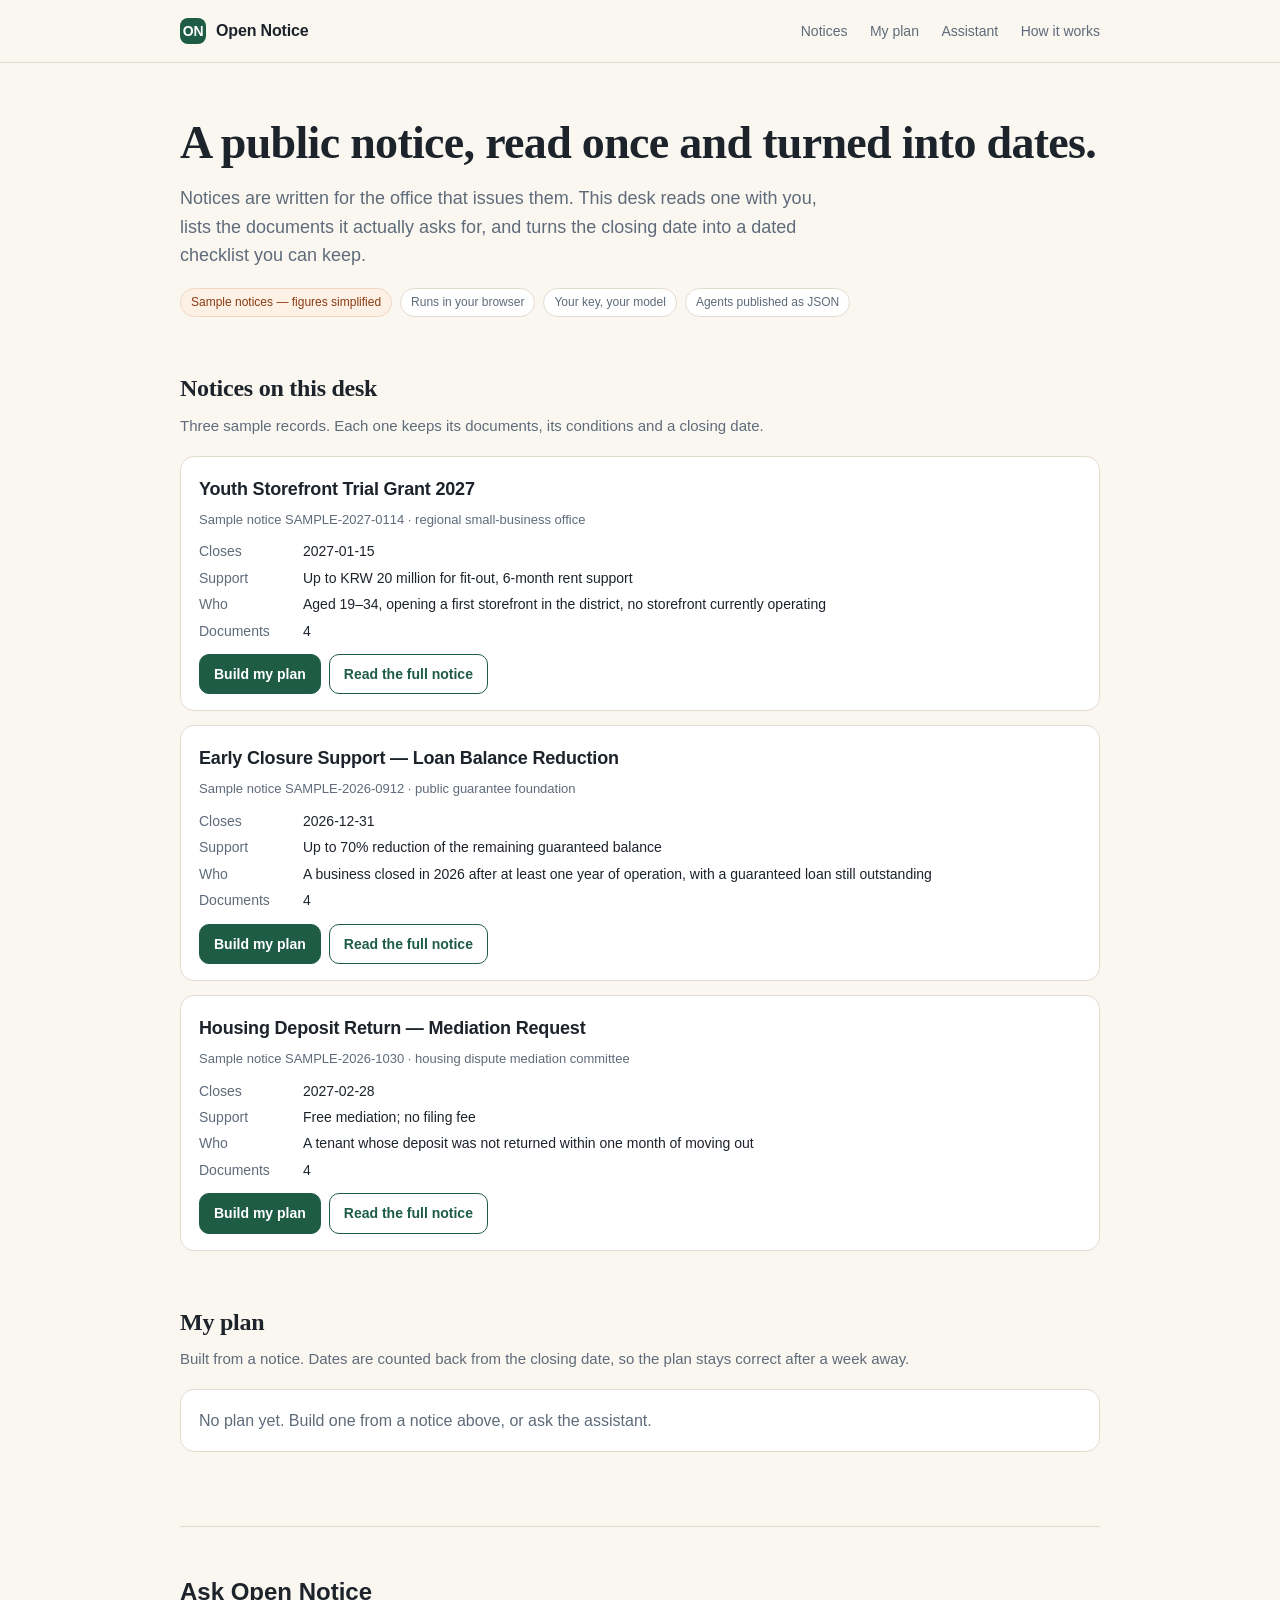
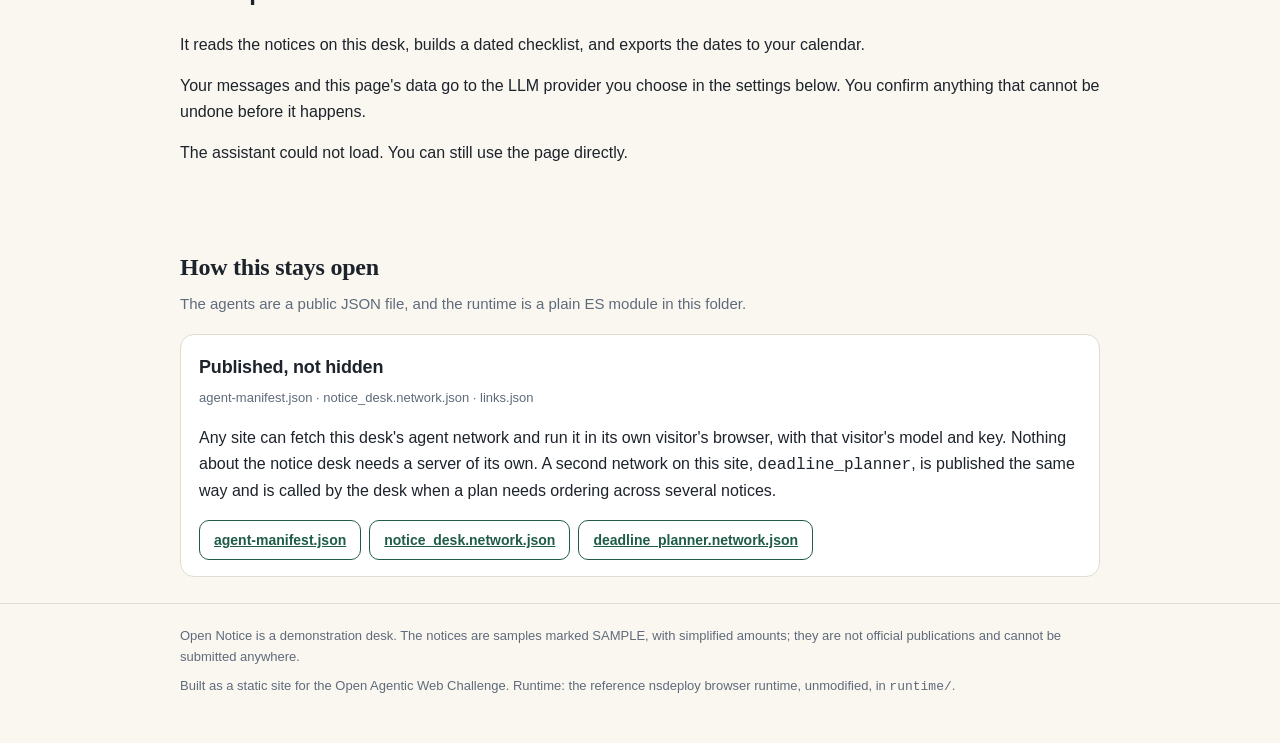
==== index.html @ e7f1190e "Open Notice: an open agentic website for public notices" ====
<!DOCTYPE html>
<html lang="en">
<head>
  <meta charset="utf-8" />
  <meta name="viewport" content="width=device-width, initial-scale=1" />
  <title>Open Notice — public notices turned into a plan</title>
  <meta name="description" content="A small open agentic website: read a public notice, get a dated checklist, and hand the same agents to any other site." />
  <link rel="stylesheet" href="styles.css" />
  <link rel="stylesheet" href="assistant.css" />
  <link rel="icon" href="favicon.svg" type="image/svg+xml" />
</head>
<body>
  <header class="site">
    <div class="wrap">
      <div class="brand"><span class="mark">ON</span> Open Notice</div>
      <nav class="site">
        <a href="#notices">Notices</a>
        <a href="#plan">My plan</a>
        <a href="#assistant">Assistant</a>
        <a href="#how">How it works</a>
      </nav>
    </div>
  </header>

  <main class="wrap">
    <section class="hero">
      <h1>A public notice, read once and turned into dates.</h1>
      <p class="lead">
        Notices are written for the office that issues them. This desk reads one with you,
        lists the documents it actually asks for, and turns the closing date into a dated
        checklist you can keep.
      </p>
      <div class="chips">
        <span class="chip sample">Sample notices — figures simplified</span>
        <span class="chip">Runs in your browser</span>
        <span class="chip">Your key, your model</span>
        <span class="chip">Agents published as JSON</span>
      </div>
    </section>

    <section class="block" id="notices">
      <h2 class="section">Notices on this desk</h2>
      <p class="section-sub">Three sample records. Each one keeps its documents, its conditions and a closing date.</p>
      <div class="notice-list" id="notice-list"></div>
    </section>

    <section class="block" id="plan">
      <h2 class="section">My plan</h2>
      <p class="section-sub">Built from a notice. Dates are counted back from the closing date, so the plan stays correct after a week away.</p>
      <div class="plan empty" id="plan-panel">No plan yet. Build one from a notice above, or ask the assistant.</div>
    </section>

    <section id="assistant" class="assistant" aria-labelledby="assistant-heading">
      <h2 id="assistant-heading">Ask Open Notice</h2>
      <p>It reads the notices on this desk, builds a dated checklist, and exports the dates to your calendar.</p>
      <p class="assistant-note">Your messages and this page's data go to the LLM provider you choose in the settings below. You confirm anything that cannot be undone before it happens.</p>
      <p id="assistant-status" role="status">Connecting the assistant… If this message stays, the assistant could not load. You can still use the page directly.</p>
      <div id="agent-app">
        <div data-ns-slot="header"></div>
        <div class="assistant-panels">
          <div data-ns-slot="chat"></div>
          <div data-ns-slot="agents"></div>
        </div>
        <div data-ns-slot="settings"></div>
      </div>
    </section>

    <section class="block" id="how">
      <h2 class="section">How this stays open</h2>
      <p class="section-sub">The agents are a public JSON file, and the runtime is a plain ES module in this folder.</p>
      <div class="notice">
        <h3>Published, not hidden</h3>
        <p class="issuer">agent-manifest.json · notice_desk.network.json · links.json</p>
        <p>
          Any site can fetch this desk's agent network and run it in its own visitor's browser,
          with that visitor's model and key. Nothing about the notice desk needs a server of its own.
          A second network on this site, <code>deadline_planner</code>, is published the same way and is
          called by the desk when a plan needs ordering across several notices.
        </p>
        <div class="row">
          <a class="btn ghost" href="agent-manifest.json">agent-manifest.json</a>
          <a class="btn ghost" href="notice_desk.network.json">notice_desk.network.json</a>
          <a class="btn ghost" href="deadline_planner.network.json">deadline_planner.network.json</a>
        </div>
      </div>
    </section>
  </main>

  <footer class="footnote">
    <div class="wrap">
      <p>Open Notice is a demonstration desk. The notices are samples marked SAMPLE, with simplified amounts; they are not official publications and cannot be submitted anywhere.</p>
      <p>Built as a static site for the Open Agentic Web Challenge. Runtime: the reference nsdeploy browser runtime, unmodified, in <code>runtime/</code>.</p>
    </div>
  </footer>

  <script type="module">
    import { App } from "./script.js";

    const listEl = document.getElementById("notice-list");
    const planEl = document.getElementById("plan-panel");

    function renderNotices() {
      const state = App.page.getState();
      listEl.innerHTML = state.notices.map((n) => `
        <article class="notice">
          <h3>${n.title}</h3>
          <p class="issuer">${n.issuer}</p>
          <dl>
            <dt>Closes</dt><dd>${n.deadline}</dd>
            <dt>Support</dt><dd>${n.award}</dd>
            <dt>Who</dt><dd>${n.who}</dd>
            <dt>Documents</dt><dd>${n.documentCount}</dd>
          </dl>
          <div class="row">
            <button data-build="${n.id}">Build my plan</button>
            <button class="ghost" data-open="${n.id}">Read the full notice</button>
          </div>
        </article>
      `).join("");
    }

    function renderPlan() {
      const plan = App.page.getState().plan;
      if (!plan) {
        planEl.className = "plan empty";
        planEl.textContent = "No plan yet. Build one from a notice above, or ask the assistant.";
        return;
      }
      planEl.className = "plan";
      planEl.innerHTML = `
        <div class="plan-head">
          <h3>${plan.noticeTitle}</h3>
          <div class="row">
            <button id="export-ics">Add the dates to my calendar</button>
            <button class="ghost" id="clear-plan">Clear</button>
          </div>
        </div>
        <p class="section-sub">Closes ${plan.deadline} · ${plan.items.length} dates · ${plan.documents.length} documents</p>
        <ol>
          ${plan.items.map((i) => `<li><strong>${i.due} — ${i.label}</strong><span>${i.detail}</span></li>`).join("")}
        </ol>
        <p class="section-sub">Documents: ${plan.documents.join(" · ")}</p>
      `;
      document.getElementById("export-ics").addEventListener("click", () => {
        const result = App.page.exportCalendar();
        if (result.ok === false) alert(result.reason);
      });
      document.getElementById("clear-plan").addEventListener("click", () => {
        App.page.clearPlan();
        renderPlan();
      });
    }

    listEl.addEventListener("click", (event) => {
      const build = event.target.closest("[data-build]");
      const open = event.target.closest("[data-open]");
      if (build) {
        const result = App.page.buildPlan(build.dataset.build);
        if (result.ok === false) alert(result.reason);
        renderPlan();
        document.getElementById("plan").scrollIntoView({ behavior: "smooth", block: "start" });
      }
      if (open) {
        const found = App.page.getNotice(open.dataset.open);
        if (found.ok === false) return;
        const n = found.notice;
        const body = [
          n.title,
          "",
          n.issuer,
          `Closes: ${n.deadline}`,
          `Support: ${n.award}`,
          `Who: ${n.who}`,
          "",
          "Documents:",
          ...n.documents.map((d) => `- ${d}`),
          "",
          "Steps:",
          ...n.steps.map((s) => `- ${s.label} (${s.daysBefore} days before the close): ${s.detail}`),
        ].join("\n");
        alert(body);
      }
    });

    renderNotices();
    renderPlan();
  </script>
  <script type="module" src="site.js"></script>
</body>
</html>
---- styles.css ----
/* Open Notice — a small public-notice desk.
   Paper-warm palette, one column, readable at 360px. */

:root {
  --paper: #faf7f1;
  --card: #ffffff;
  --ink: #1d232b;
  --muted: #5f6b7a;
  --line: #e2dbcf;
  --accent: #1f5c46;
  --accent-ink: #ffffff;
  --warn: #8a3b12;
  --warn-bg: #fdf1e6;
  --radius: 14px;
}

* { box-sizing: border-box; }

html, body { margin: 0; padding: 0; }

body {
  background: var(--paper);
  color: var(--ink);
  font-family: "Inter", "Helvetica Neue", Arial, sans-serif;
  font-size: 16px;
  line-height: 1.6;
  -webkit-font-smoothing: antialiased;
}

a { color: var(--accent); }

.wrap { max-width: 960px; margin: 0 auto; padding: 0 20px; }

header.site {
  border-bottom: 1px solid var(--line);
  background: rgba(250, 247, 241, 0.92);
  position: sticky; top: 0; z-index: 20;
  backdrop-filter: blur(6px);
}

header.site .wrap {
  display: flex; align-items: center; justify-content: space-between;
  height: 62px;
}

.brand { display: flex; align-items: center; gap: 10px; font-weight: 700; letter-spacing: -0.01em; }

.brand .mark {
  width: 26px; height: 26px; border-radius: 8px;
  background: var(--accent); color: var(--accent-ink);
  display: grid; place-items: center; font-size: 14px; font-weight: 700;
}

nav.site a { margin-left: 18px; font-size: 14px; color: var(--muted); text-decoration: none; }
nav.site a:hover { color: var(--ink); }

.hero { padding: 54px 0 26px; }
.hero h1 {
  font-family: Georgia, "Times New Roman", serif;
  font-size: clamp(30px, 5vw, 46px);
  line-height: 1.15; margin: 0 0 14px; letter-spacing: -0.015em;
}
.hero p.lead { font-size: 18px; color: var(--muted); max-width: 640px; margin: 0 0 18px; }
.hero .meta { font-size: 13px; color: var(--muted); }

.chips { display: flex; flex-wrap: wrap; gap: 8px; margin: 18px 0 0; }

.chip {
  font-size: 12px; padding: 4px 10px; border-radius: 999px;
  border: 1px solid var(--line); background: var(--card); color: var(--muted);
}
.chip.sample { background: var(--warn-bg); border-color: #f0d7c2; color: var(--warn); }

section.block { padding: 26px 0; }

h2.section {
  font-family: Georgia, serif; font-size: 24px; margin: 0 0 6px; letter-spacing: -0.01em;
}
p.section-sub { color: var(--muted); margin: 0 0 18px; font-size: 15px; }

.notice-list { display: grid; gap: 14px; }

.notice {
  background: var(--card); border: 1px solid var(--line); border-radius: var(--radius);
  padding: 18px 18px 16px;
}
.notice h3 { margin: 0 0 6px; font-size: 18px; letter-spacing: -0.01em; }
.notice .issuer { font-size: 13px; color: var(--muted); margin: 0 0 10px; }
.notice dl { display: grid; grid-template-columns: 92px 1fr; gap: 4px 12px; margin: 0 0 12px; font-size: 14px; }
.notice dt { color: var(--muted); }
.notice dd { margin: 0; }
.notice .row { display: flex; flex-wrap: wrap; gap: 8px; }

button, .btn {
  font: inherit; font-size: 14px; font-weight: 600;
  padding: 8px 14px; border-radius: 10px; cursor: pointer;
  border: 1px solid var(--accent); background: var(--accent); color: var(--accent-ink);
}
button.ghost, .btn.ghost { background: transparent; color: var(--accent); }
button:disabled { opacity: 0.5; cursor: default; }

.plan { background: var(--card); border: 1px solid var(--line); border-radius: var(--radius); padding: 18px; }
.plan.empty { color: var(--muted); }
.plan ol { margin: 0; padding-left: 22px; }
.plan li { margin: 0 0 10px; }
.plan li strong { display: block; }
.plan li span { color: var(--muted); font-size: 14px; }
.plan .plan-head { display: flex; flex-wrap: wrap; justify-content: space-between; gap: 10px; align-items: center; margin-bottom: 12px; }
.plan .plan-head h3 { margin: 0; font-size: 17px; }

.footnote { font-size: 13px; color: var(--muted); border-top: 1px solid var(--line); padding: 22px 0 40px; }
.footnote p { margin: 0 0 8px; }

/* Assistant section: see assistant.css for runtime-specific styles. */
#assistant { border-top: 1px solid var(--line); padding: 26px 0 40px; }
---- assistant.css ----
/* Assistant layout. Append to the site's stylesheet and set the colors to the site's palette. */
.assistant { margin-top: 48px; }

/* The runtime reads these variables for its chat, settings and agent panels.
   The chat background below also uses --ns-bg. White text sits on --ns-primary (the
   visitor's messages, Send, and the chat form and settings buttons) and on --ns-accent
   (Send while a turn is steered), so give both at least 4.5:1 contrast with white.
   --ns-accent also underlines the chat header. */
#agent-app {
  --ns-font: system-ui, sans-serif;
  --ns-bg: #ffffff;
  --ns-fg: #1f2328;
  --ns-primary: #2563eb;
  --ns-accent: #2563eb;
  --ns-border: #d0d7de;
  --ns-panelbg: #ffffff;
  --ns-msgbg: #f6f8fa;
  --ns-muted: #59636e;
}

.assistant-panels {
  display: grid;
  grid-template-columns: minmax(0, 1fr) 240px;
  gap: 16px;
  margin-top: 16px;
}

/* Set the height once the runtime has mounted the chat, so a failed load leaves no
   empty box. */
#agent-app.ns-composed-app [data-ns-slot="chat"] { height: 720px; }
/* The runtime gives the chat no background of its own. Keep --ns-msgbg different from
   --ns-bg, or bot replies lose their bubble. */
#agent-app .ns-chat { background: var(--ns-bg); }

/* Site-wide form rules often stretch the runtime's own controls. Undo them here. */
#agent-app input[type="checkbox"],
#agent-app input[type="radio"] { width: auto; }
#agent-app .ns-header { flex-wrap: wrap; }
/* Site label rules add margins and bold text, and the inputs inside the labels inherit
   the weight. */
#agent-app .ns-settings-body label { margin: 4px 0; font-weight: 400; }
/* Chat forms label radio groups with a legend, so site legend fonts would reach them. */
#agent-app .ns-w-label { font-family: inherit; }
/* Site label rules add margins to chat form fields and make their options bold. */
#agent-app .ns-widget label { margin: 0; }
#agent-app .ns-w-radio label,
#agent-app .ns-w-multi label,
#agent-app .ns-w-toggle { font-weight: 400; }
/* The runtime sizes radio and multi-choice options but not the checkbox label. */
#agent-app .ns-w-toggle { font-size: 13px; }
/* The runtime spaces its buttons with gap. A site's button margin pushes Send below the input. */
#agent-app button { margin: 0; }
/* Chat choices are buttons with a light background. A site's button color can hide their
   titles. */
#agent-app .ns-w-choice { color: var(--ns-fg); }
/* A site's button:hover background also reaches the runtime's plain buttons, behind
   their dark text. Keep the runtime's own backgrounds. */
#agent-app .ns-devtoggle:not(.on):hover,
#agent-app .ns-modal-close:hover { background: transparent; }
#agent-app .ns-w-choice:disabled:hover { background: #fafbfc; }
/* The runtime's message rule hides the partner consent card's own background, and its
   Decline label then has too little contrast. */
#agent-app .ns-consent { background: #fffbeb; }
/* While a consent card waits, the status line above it already says "Contacting", though
   nothing has been sent. Hide it until the visitor answers. */
#agent-app .ns-msgs:has(.ns-consent-actions) > .ns-turn-status { display: none; }
/* Long links in a reply would run out of the bubble on a phone. "anywhere" would also
   let the consent card's buttons shrink and split their labels. */
#agent-app .ns-msg { overflow-wrap: break-word; }
/* On a phone the consent card is too narrow for its three buttons in one row, and
   "Always allow" breaks onto two lines. Keep each label whole and wrap the row. */
#agent-app .ns-consent-actions { flex-wrap: wrap; }
#agent-app .ns-consent-actions button { white-space: nowrap; }

/* site.js and the runtime add their confirmation dialogs to <body>, outside #agent-app.
   Site h2 rules reach the heading, and the two buttons touch. A right margin keeps
   wrapped buttons lined up on the left. */
body > dialog h2 { margin: 0 0 12px; font: 700 1.25em system-ui, sans-serif; }
body > dialog button { margin-right: 8px; }
/* site.js's dialog: the details in two columns, and a plain decline button, so the two
   choices do not look the same. */
.assistant-review { max-width: 640px; width: 85%; max-height: 85vh; overflow: auto; border: 1px solid #888; border-radius: 12px; padding: 24px; font: 16px system-ui, sans-serif; }
.assistant-review dl { display: grid; grid-template-columns: fit-content(40%) 1fr; gap: 4px 16px; margin: 12px 0; }
.assistant-review dt { font-weight: 600; }
.assistant-review dd { margin: 0; overflow-wrap: anywhere; }
.assistant-review details { margin: 12px 0; }
.assistant-review pre { white-space: pre-wrap; overflow-wrap: anywhere; }
.assistant-review .assistant-decline { background: transparent; color: inherit; border: 1px solid currentColor; }

@media (max-width: 760px) {
  .assistant-panels { grid-template-columns: 1fr; }
  /* On a phone, each detail goes under its label, so an email is not split. */
  .assistant-review dl { grid-template-columns: 1fr; gap: 0; }
  .assistant-review dd { margin-bottom: 8px; }
}
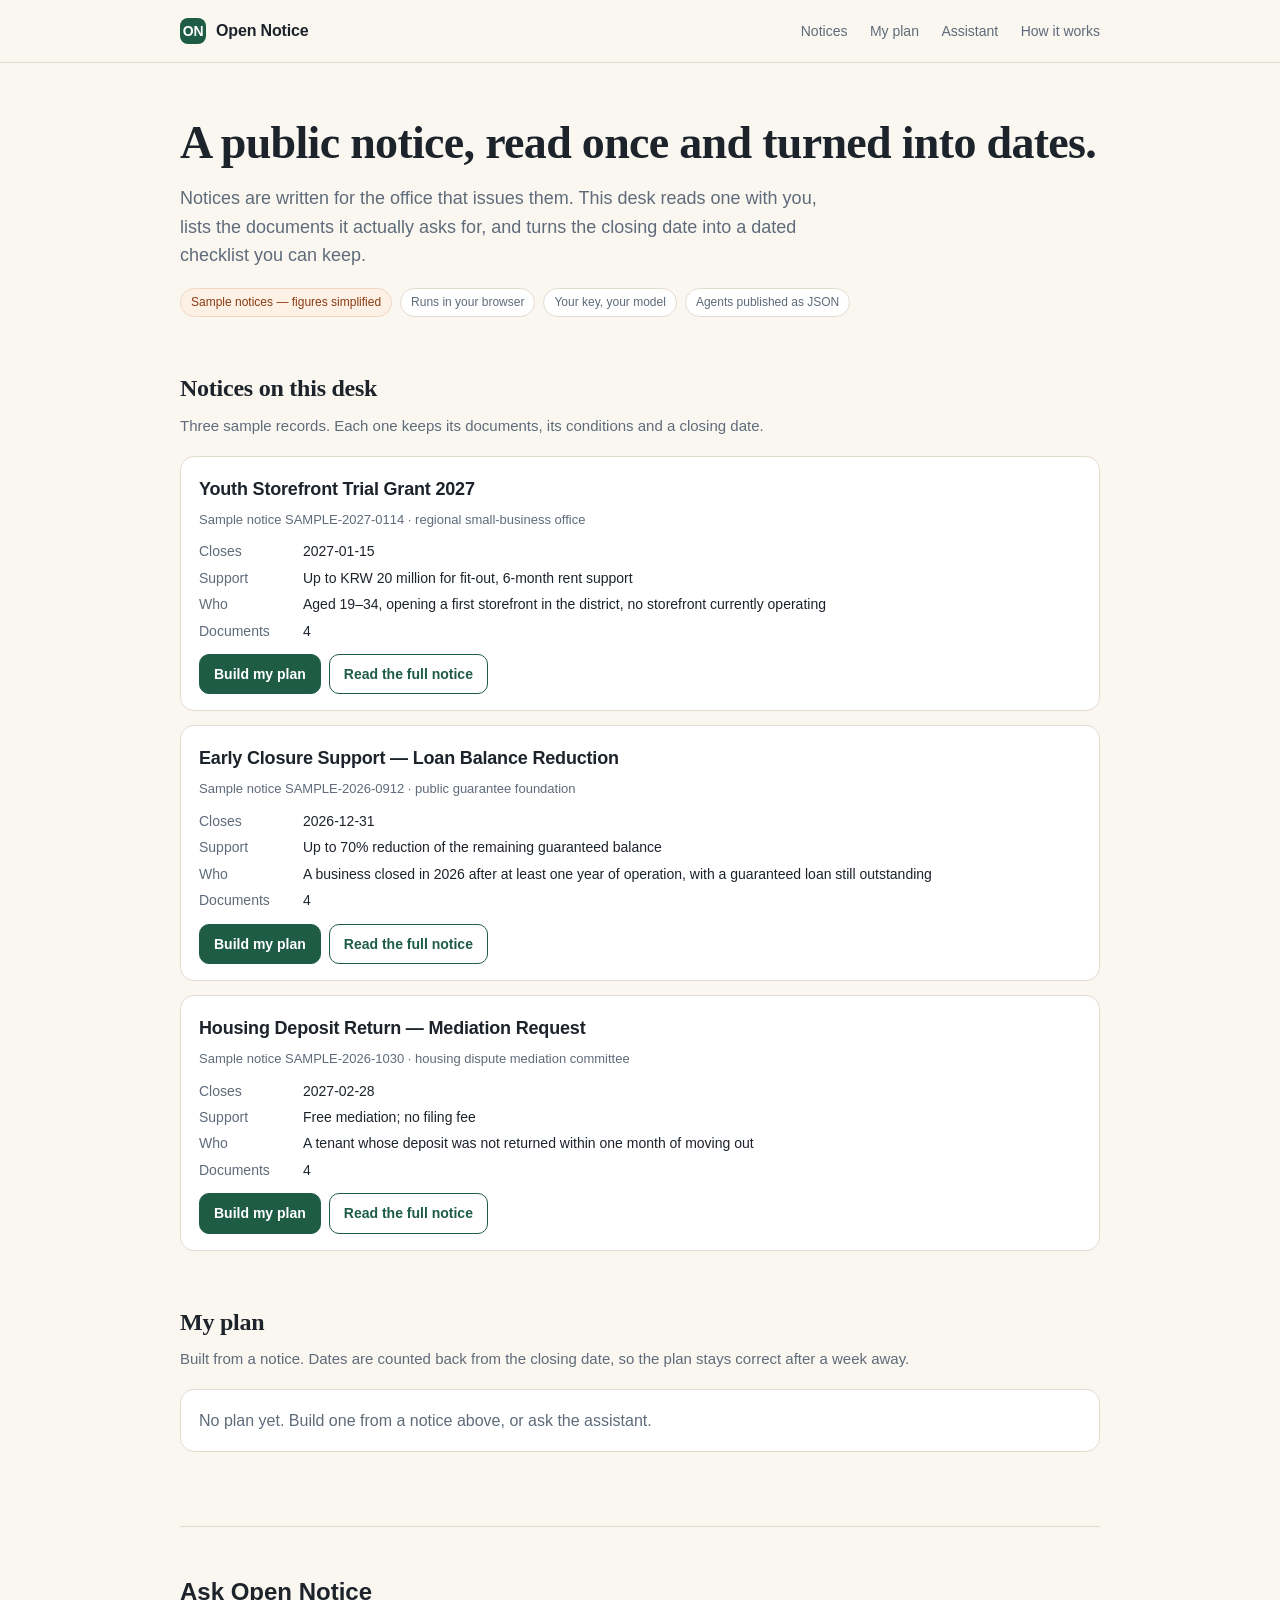
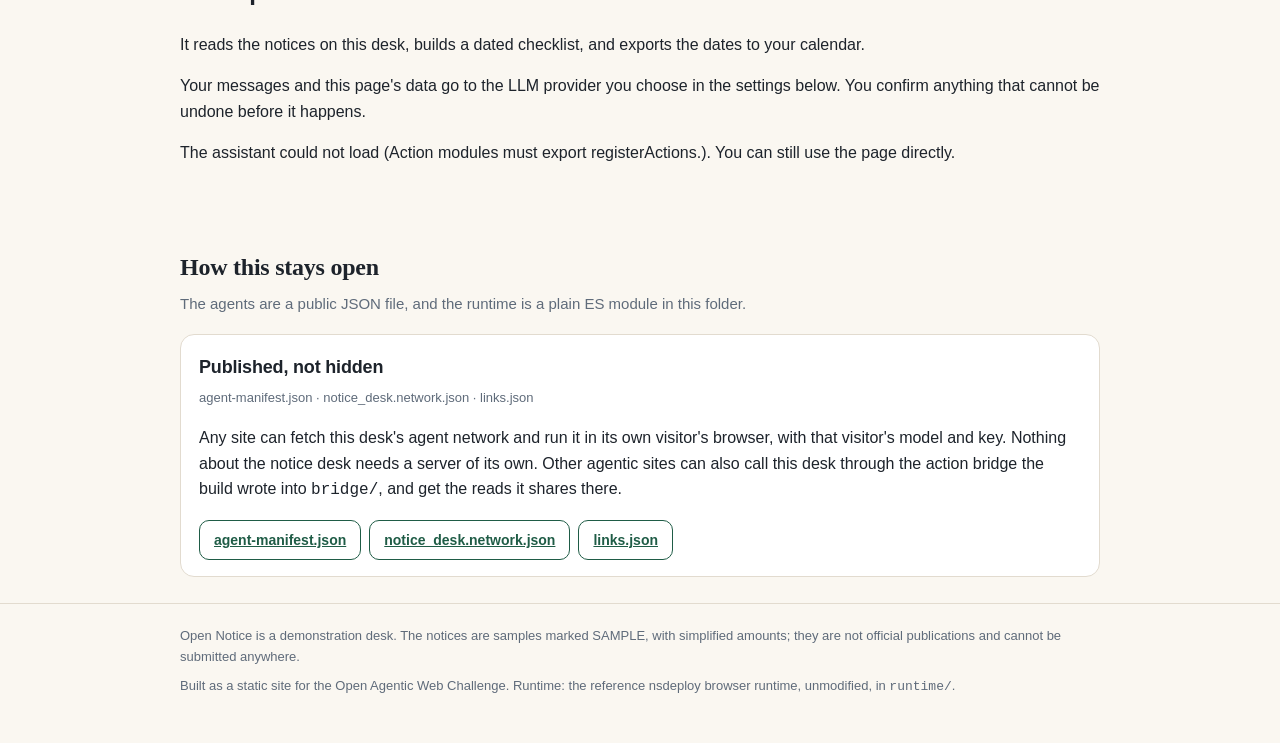
==== commit 57f9c22d: "Surface runtime boot errors; correct the published-files copy" ====
--- a/index.html
+++ b/index.html
@@ -6,7 +6,7 @@
   <title>Open Notice — public notices turned into a plan</title>
   <meta name="description" content="A small open agentic website: read a public notice, get a dated checklist, and hand the same agents to any other site." />
   <link rel="stylesheet" href="styles.css" />
-  <link rel="stylesheet" href="assistant.css" />
+  <link rel="stylesheet" href="assistant.css?v=3" />
   <link rel="icon" href="favicon.svg" type="image/svg+xml" />
 </head>
 <body>
@@ -74,13 +74,13 @@
         <p>
           Any site can fetch this desk's agent network and run it in its own visitor's browser,
           with that visitor's model and key. Nothing about the notice desk needs a server of its own.
-          A second network on this site, <code>deadline_planner</code>, is published the same way and is
-          called by the desk when a plan needs ordering across several notices.
+          Other agentic sites can also call this desk through the action bridge the build wrote into
+          <code>bridge/</code>, and get the reads it shares there.
         </p>
         <div class="row">
           <a class="btn ghost" href="agent-manifest.json">agent-manifest.json</a>
           <a class="btn ghost" href="notice_desk.network.json">notice_desk.network.json</a>
-          <a class="btn ghost" href="deadline_planner.network.json">deadline_planner.network.json</a>
+          <a class="btn ghost" href="links.json">links.json</a>
         </div>
       </div>
     </section>
@@ -185,6 +185,17 @@
     renderNotices();
     renderPlan();
   </script>
-  <script type="module" src="site.js"></script>
+  <script>
+    // Surface a load error instead of an empty panel while the static runtime boots.
+    window.addEventListener("error", function (event) {
+      var el = document.getElementById("assistant-status");
+      if (el) el.textContent = "The assistant could not load (" + (event.message || "script error") + "). You can still use the page directly.";
+    });
+    window.addEventListener("unhandledrejection", function (event) {
+      var el = document.getElementById("assistant-status");
+      if (el) el.textContent = "The assistant could not load (" + ((event.reason && event.reason.message) || event.reason) + "). You can still use the page directly.";
+    });
+  </script>
+  <script type="module" src="site.js?v=3"></script>
 </body>
 </html>
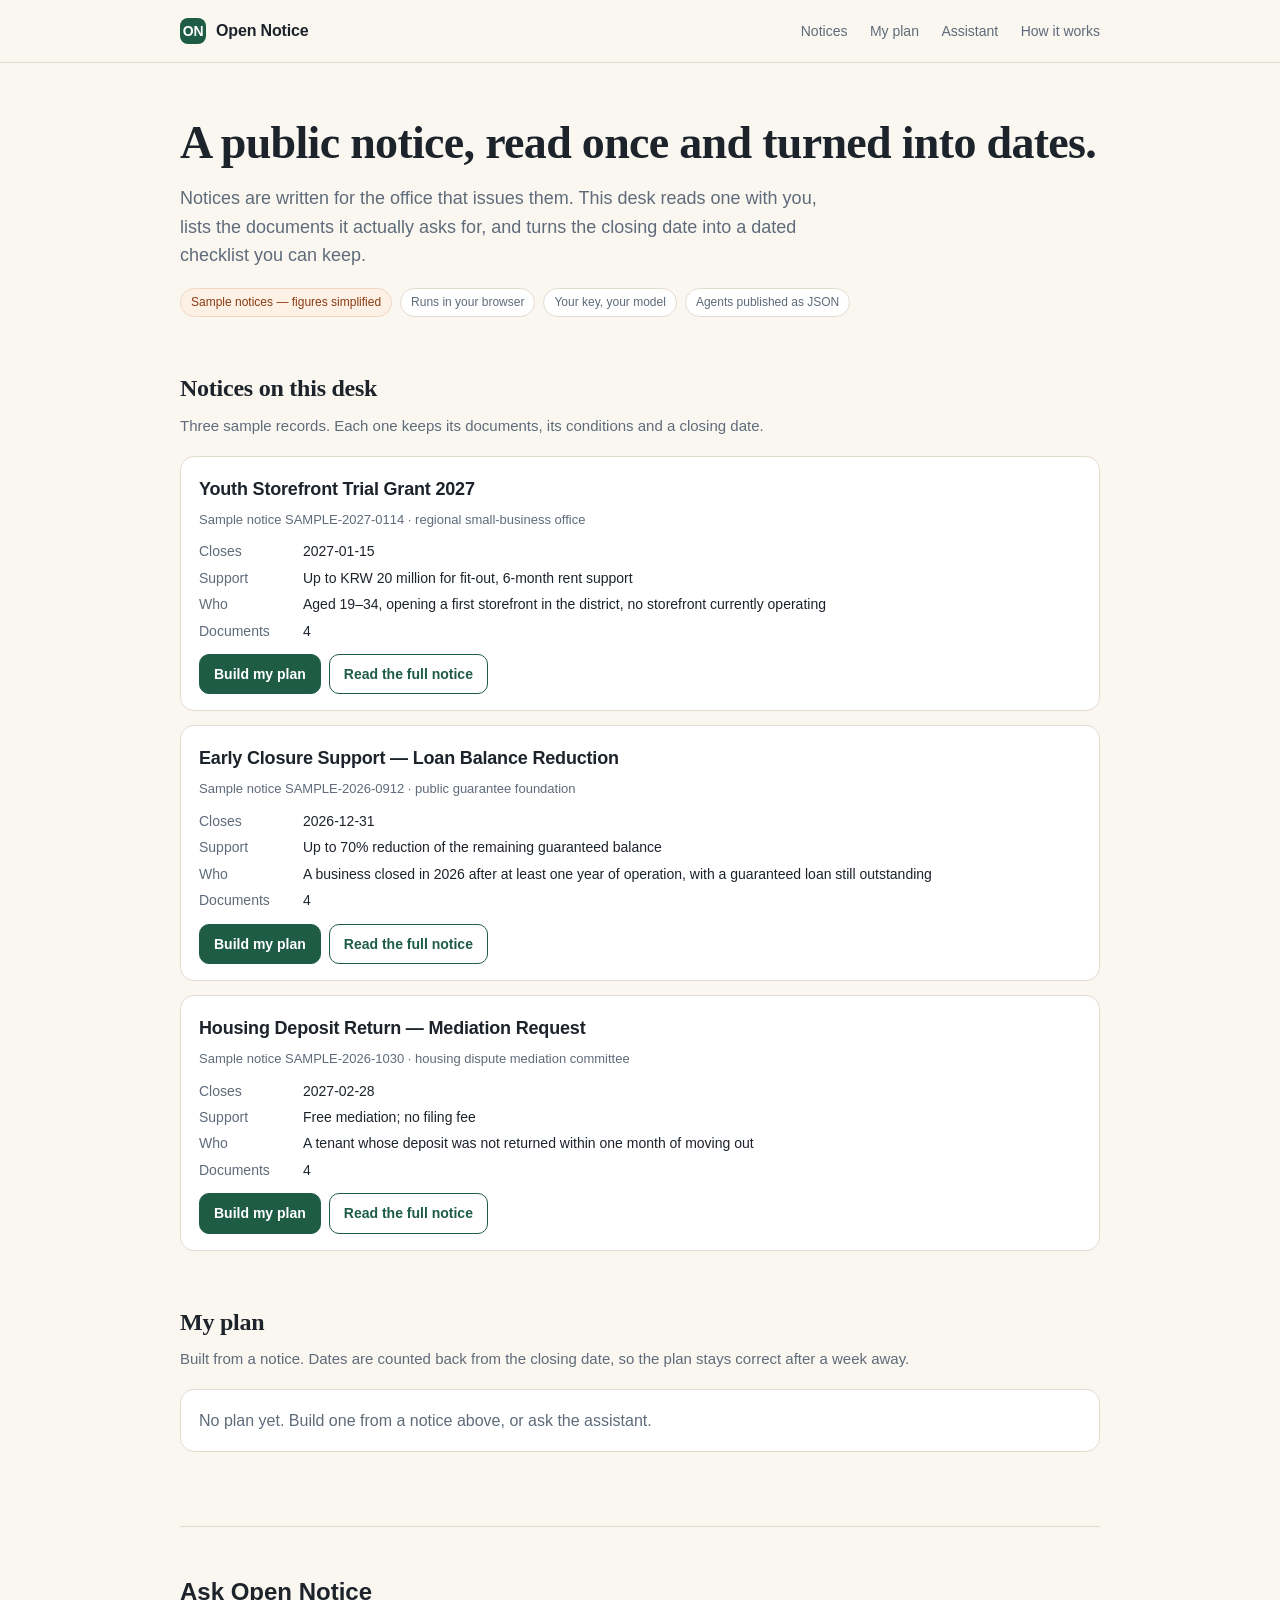
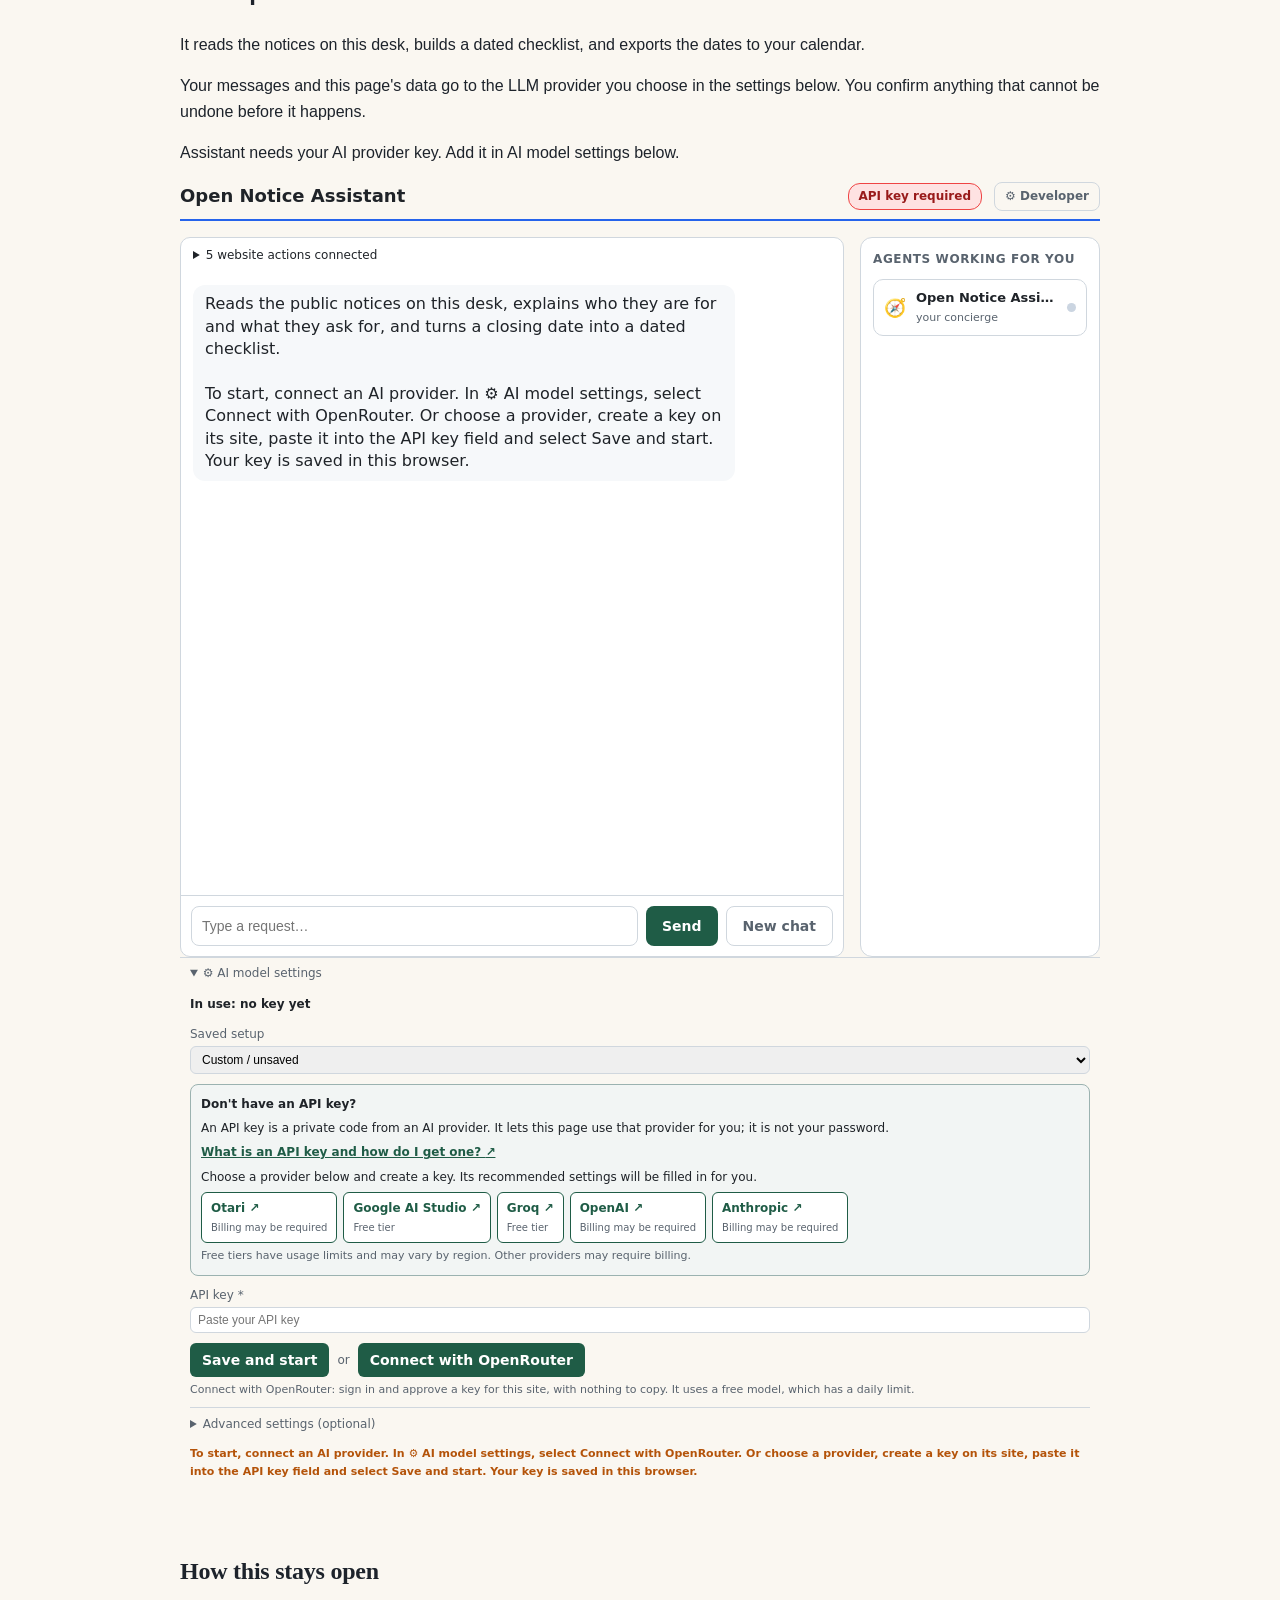
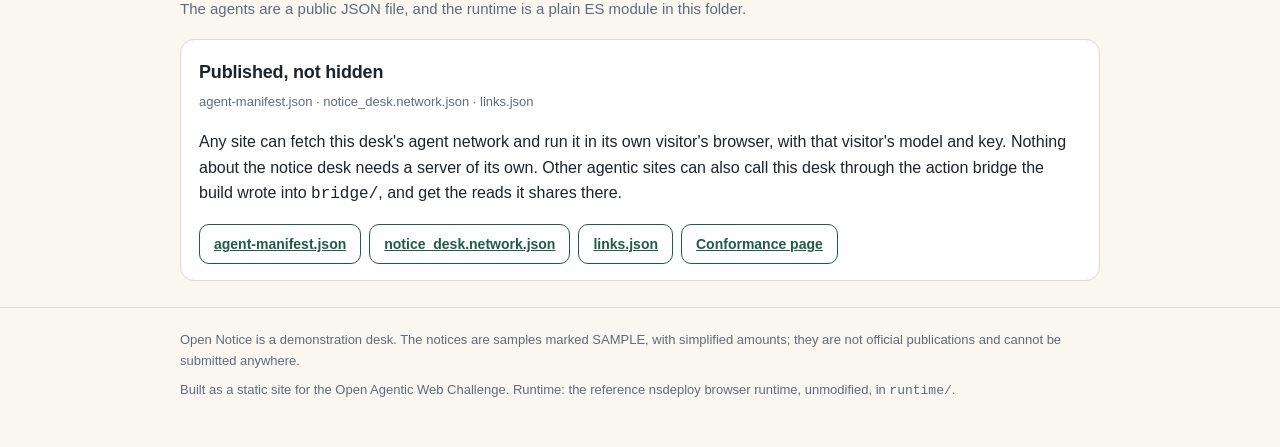
==== commit c718df55: "Add a conformance page and separate the official closing date from suggested preparation dates" ====
--- a/index.html
+++ b/index.html
@@ -81,6 +81,7 @@
           <a class="btn ghost" href="agent-manifest.json">agent-manifest.json</a>
           <a class="btn ghost" href="notice_desk.network.json">notice_desk.network.json</a>
           <a class="btn ghost" href="links.json">links.json</a>
+          <a class="btn ghost" href="conformance.html">Conformance page</a>
         </div>
       </div>
     </section>
@@ -135,7 +136,7 @@
             <button class="ghost" id="clear-plan">Clear</button>
           </div>
         </div>
-        <p class="section-sub">Closes ${plan.deadline} · ${plan.items.length} dates · ${plan.documents.length} documents</p>
+        <p class="section-sub">Official closing date <strong>${plan.deadline}</strong> · ${plan.items.length} dates · ${plan.documents.length} documents. The steps below are preparation dates this desk suggests, not dates the notice itself sets.</p>
         <ol>
           ${plan.items.map((i) => `<li><strong>${i.due} — ${i.label}</strong><span>${i.detail}</span></li>`).join("")}
         </ol>
